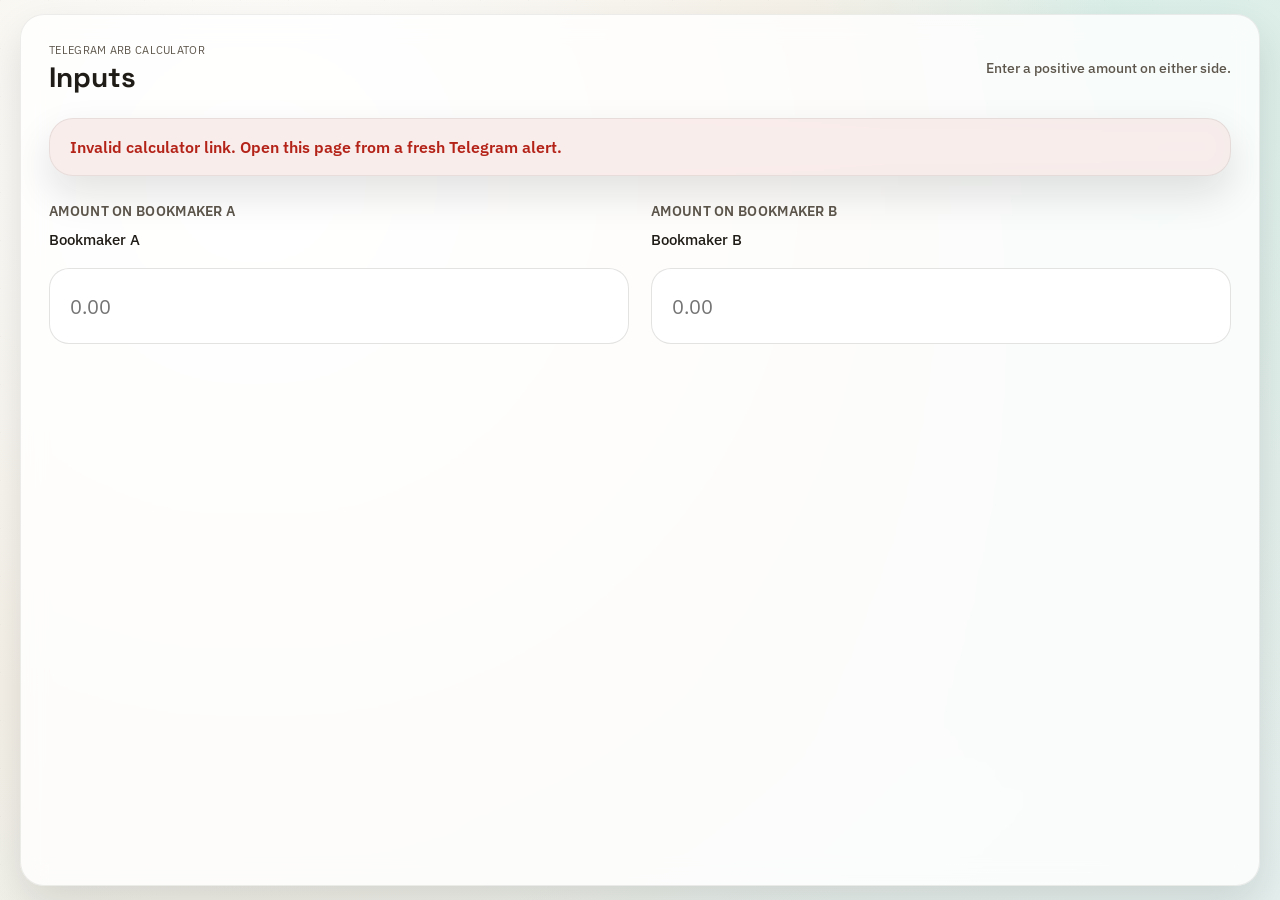
==== calculator.html @ 41304a0e "Initial commit: arbitrage calculator and launcher static pages Self-contained HTML+JS pages for Tele" ====
<!doctype html>
<html lang="en">
  <head>
    <meta charset="utf-8" />
    <meta name="viewport" content="width=device-width, initial-scale=1" />
    <title>Arbitrage Stake Calculator</title>
    <link rel="stylesheet" href="./static/styles.css" />
  </head>
  <body class="calculator-body">
    <main class="calculator-shell">
      <section class="calculator-panel">
        <header class="calculator-head">
          <div>
            <div class="eyebrow">Telegram Arb Calculator</div>
            <h1>Inputs</h1>
          </div>
          <div class="calculator-status" id="calculatorStatus">Enter a positive amount on either side.</div>
        </header>

        <section id="calculatorError" class="calculator-error" hidden>
          Invalid calculator link. Open this page from a fresh Telegram alert.
        </section>

        <div id="calculatorContent" class="calculator-input-grid" hidden>
          <div class="field calculator-field">
            <label for="amountA">Amount on bookmaker A</label>
            <div class="calculator-input-caption" id="amountABook">Bookmaker A</div>
            <input id="amountA" type="number" min="0.01" step="0.01" inputmode="decimal" placeholder="0.00" />
          </div>
          <div class="field calculator-field">
            <label for="amountB">Amount on bookmaker B</label>
            <div class="calculator-input-caption" id="amountBBook">Bookmaker B</div>
            <input id="amountB" type="number" min="0.01" step="0.01" inputmode="decimal" placeholder="0.00" />
          </div>
        </div>

        <div class="calculator-validation" id="calculatorValidation" aria-live="polite"></div>
      </section>
    </main>

    <script type="module" src="./static/calculator.js"></script>
  </body>
</html>
---- static/styles.css ----
﻿@import url('https://fonts.googleapis.com/css2?family=IBM+Plex+Sans:wght@400;500;600&family=JetBrains+Mono:wght@400;600&family=Space+Grotesk:wght@500;600;700&display=swap');

:root {
  --bg-1: #f5f1e8;
  --bg-2: #e5f0ee;
  --ink: #1f1b16;
  --ink-muted: #5d564c;
  --accent: #0f8b8d;
  --accent-strong: #0b6b6c;
  --accent-2: #d18b2a;
  --accent-3: #1c4670;
  --panel: rgba(255, 255, 255, 0.8);
  --panel-strong: rgba(255, 255, 255, 0.92);
  --panel-border: rgba(31, 27, 22, 0.08);
  --shadow: 0 18px 40px rgba(15, 18, 20, 0.12);
  --shadow-soft: 0 10px 28px rgba(15, 18, 20, 0.08);
}

* {
  box-sizing: border-box;
}

body {
  margin: 0;
  font-family: "IBM Plex Sans", sans-serif;
  color: var(--ink);
  background: radial-gradient(circle at 20% 20%, #ffffff 0%, var(--bg-1) 45%, transparent 70%),
    radial-gradient(circle at 85% 5%, #d9eee8 0%, transparent 55%),
    linear-gradient(135deg, var(--bg-1), var(--bg-2));
  min-height: 100vh;
}

body::before {
  content: "";
  position: fixed;
  inset: 0;
  background-image: linear-gradient(120deg, rgba(15, 27, 32, 0.04) 1px, transparent 1px);
  background-size: 48px 48px;
  opacity: 0.6;
  pointer-events: none;
  z-index: 0;
}

.sr-only {
  position: absolute;
  width: 1px;
  height: 1px;
  padding: 0;
  margin: -1px;
  overflow: hidden;
  clip: rect(0, 0, 0, 0);
  border: 0;
}

.app {
  position: relative;
  z-index: 1;
  display: grid;
  grid-template-columns: 320px 1fr;
  gap: 24px;
  padding: 24px;
}

.sidebar {
  background: var(--panel);
  border: 1px solid var(--panel-border);
  border-radius: 24px;
  padding: 24px;
  box-shadow: var(--shadow);
  backdrop-filter: blur(12px);
  display: flex;
  flex-direction: column;
  gap: 22px;
}

.brand {
  display: flex;
  align-items: center;
  gap: 16px;
}

.logo {
  width: 52px;
  height: 52px;
  border-radius: 16px;
  display: grid;
  place-items: center;
  font-family: "Space Grotesk", sans-serif;
  font-weight: 700;
  background: linear-gradient(135deg, var(--accent), var(--accent-2));
  color: #fff;
  letter-spacing: 0.5px;
}

.brand-title {
  font-family: "Space Grotesk", sans-serif;
  font-size: 20px;
  font-weight: 700;
}

.brand-sub {
  font-size: 13px;
  color: var(--ink-muted);
}

.section-header {
  display: flex;
  align-items: center;
  justify-content: space-between;
  gap: 12px;
}

h3 {
  margin: 0;
  font-family: "Space Grotesk", sans-serif;
  font-size: 16px;
}

.status-card {
  padding: 16px;
  border-radius: 16px;
  background: var(--panel-strong);
  border: 1px solid var(--panel-border);
  box-shadow: var(--shadow-soft);
}

.status-title {
  font-family: "Space Grotesk", sans-serif;
  font-weight: 600;
  margin-bottom: 6px;
}

.status-line {
  font-weight: 600;
  color: var(--accent-strong);
}

.status-sub {
  font-size: 12px;
  color: var(--ink-muted);
}

.worker-card .actions {
  margin-top: 10px;
}

.filters,
.events {
  display: flex;
  flex-direction: column;
  gap: 14px;
}

.field {
  display: flex;
  flex-direction: column;
  gap: 6px;
}

.field label {
  font-size: 12px;
  letter-spacing: 0.3px;
  text-transform: uppercase;
  color: var(--ink-muted);
}

.field input {
  padding: 10px 12px;
  border-radius: 12px;
  border: 1px solid rgba(31, 27, 22, 0.12);
  font-size: 14px;
  background: #fff;
  font-family: inherit;
}

.field select {
  padding: 10px 12px;
  border-radius: 12px;
  border: 1px solid rgba(31, 27, 22, 0.12);
  font-size: 14px;
  background: #fff;
  font-family: inherit;
}

.checkbox-group {
  display: grid;
  gap: 8px;
  max-height: 140px;
  overflow: auto;
  padding: 10px 12px;
  background: #fff;
  border: 1px solid rgba(31, 27, 22, 0.12);
  border-radius: 12px;
}

.checkbox-item {
  display: flex;
  align-items: center;
  gap: 8px;
  font-size: 13px;
  color: var(--ink);
}

.checkbox-item input {
  accent-color: var(--accent);
}

.presets {
  display: flex;
  flex-direction: column;
  gap: 12px;
  padding: 12px;
  border-radius: 16px;
  border: 1px dashed rgba(31, 27, 22, 0.14);
  background: rgba(255, 255, 255, 0.7);
}

.alerts {
  display: flex;
  flex-direction: column;
  gap: 12px;
  padding: 12px;
  border-radius: 16px;
  border: 1px dashed rgba(31, 27, 22, 0.14);
  background: rgba(255, 255, 255, 0.7);
}

.preset-banner {
  display: none;
  padding: 8px 10px;
  border-radius: 12px;
  background: rgba(15, 139, 141, 0.12);
  color: var(--accent-strong);
  font-size: 12px;
  font-weight: 600;
}

.preset-banner.show {
  display: block;
}

.actions {
  display: flex;
  gap: 10px;
  flex-wrap: wrap;
}

.topbar-status {
  align-items: center;
  color: var(--ink-muted);
  font-size: 12px;
  font-weight: 600;
}

.topbar-status.status-running {
  color: var(--accent-strong);
}

.topbar-status.status-success {
  color: #1b7f3a;
}

.topbar-status.status-failed {
  color: #b42318;
}

.topbar-status.status-warn {
  color: #9a5a0d;
}

.warning-banner {
  display: none;
  padding: 6px 10px;
  border-radius: 999px;
  background: rgba(209, 139, 42, 0.16);
  color: #9a5a0d;
  font-size: 12px;
  font-weight: 600;
}

.warning-banner.show {
  display: inline-flex;
  align-items: center;
}

button {
  border: none;
  padding: 10px 16px;
  border-radius: 12px;
  font-weight: 600;
  font-family: "Space Grotesk", sans-serif;
  background: var(--accent);
  color: #fff;
  cursor: pointer;
  transition: transform 0.2s ease, box-shadow 0.2s ease;
  box-shadow: 0 10px 20px rgba(15, 139, 141, 0.18);
  display: inline-flex;
  align-items: center;
  gap: 8px;
}

button:hover {
  transform: translateY(-1px);
  box-shadow: 0 12px 24px rgba(15, 139, 141, 0.22);
}

button.ghost {
  background: transparent;
  color: var(--ink);
  border: 1px solid rgba(31, 27, 22, 0.16);
  box-shadow: none;
}

button.ghost:hover {
  box-shadow: var(--shadow-soft);
}

button.loading {
  cursor: wait;
  opacity: 0.75;
}

button.loading::after {
  content: "";
  width: 12px;
  height: 12px;
  border-radius: 50%;
  border: 2px solid rgba(31, 27, 22, 0.2);
  border-top-color: var(--accent);
  animation: spin 0.8s linear infinite;
}

.link-button {
  background: none;
  border: none;
  padding: 0;
  font: inherit;
  color: var(--accent-strong);
  cursor: pointer;
  text-align: left;
}

.link-button:hover {
  text-decoration: underline;
}

.events-list {
  display: flex;
  flex-direction: column;
  gap: 10px;
  max-height: 380px;
  overflow: auto;
}

.event-item {
  padding: 12px 14px;
  border-radius: 14px;
  border: 1px solid rgba(31, 27, 22, 0.08);
  background: rgba(255, 255, 255, 0.9);
  cursor: pointer;
  transition: transform 0.2s ease, border-color 0.2s ease;
}

.event-item:hover {
  transform: translateY(-2px);
  border-color: rgba(15, 139, 141, 0.4);
}

.event-item.active {
  border-color: var(--accent);
  box-shadow: 0 8px 16px rgba(15, 139, 141, 0.2);
}

.event-title {
  font-weight: 600;
}

.event-meta {
  font-size: 12px;
  color: var(--ink-muted);
}

.main {
  display: flex;
  flex-direction: column;
  gap: 18px;
}

.topbar {
  display: flex;
  align-items: center;
  justify-content: space-between;
  gap: 18px;
  background: var(--panel);
  border-radius: 24px;
  padding: 24px;
  border: 1px solid var(--panel-border);
  box-shadow: var(--shadow);
}

.eyebrow {
  text-transform: uppercase;
  font-size: 11px;
  letter-spacing: 0.3px;
  color: var(--ink-muted);
}

.topbar h1 {
  margin: 6px 0;
  font-family: "Space Grotesk", sans-serif;
  font-size: 26px;
}

.sub {
  color: var(--ink-muted);
  font-size: 13px;
}

.live-badge {
  display: inline-flex;
  align-items: center;
  gap: 6px;
  padding: 6px 10px;
  border-radius: 999px;
  background: rgba(15, 139, 141, 0.12);
  color: var(--accent-strong);
  font-size: 12px;
  font-weight: 600;
}

.live-badge .dot {
  width: 8px;
  height: 8px;
  border-radius: 50%;
  background: var(--accent-strong);
  box-shadow: 0 0 0 0 rgba(15, 139, 141, 0.5);
  animation: pulse 1.6s ease infinite;
}

.live-badge.off {
  background: rgba(209, 139, 42, 0.16);
  color: #9a5a0d;
}

.live-badge.off .dot {
  background: #9a5a0d;
  animation: none;
}

.live-badge.connecting {
  background: rgba(28, 70, 112, 0.12);
  color: var(--accent-3);
}

.live-badge.connecting .dot {
  background: var(--accent-3);
  animation: pulse 2.4s ease infinite;
}

.api-badge {
  display: inline-flex;
  align-items: center;
  gap: 6px;
  padding: 6px 10px;
  border-radius: 999px;
  background: rgba(28, 70, 112, 0.12);
  color: var(--accent-3);
  font-size: 12px;
  font-weight: 600;
}

.api-badge .dot {
  width: 8px;
  height: 8px;
  border-radius: 50%;
  background: var(--accent-3);
}

.api-badge.running {
  background: rgba(15, 139, 141, 0.12);
  color: var(--accent-strong);
}

.api-badge.running .dot {
  background: var(--accent-strong);
}

.api-badge.offline {
  background: rgba(209, 139, 42, 0.16);
  color: #9a5a0d;
}

.api-badge.offline .dot {
  background: #9a5a0d;
}

.api-badge.checking .dot {
  animation: pulse 2.2s ease infinite;
}

.controls {
  display: flex;
  justify-content: space-between;
  align-items: center;
  gap: 16px;
  flex-wrap: wrap;
}

.pill-group {
  display: inline-flex;
  gap: 8px;
  background: rgba(255, 255, 255, 0.7);
  padding: 6px;
  border-radius: 999px;
  border: 1px solid rgba(31, 27, 22, 0.08);
  flex-wrap: wrap;
}

.pill {
  border-radius: 999px;
  padding: 8px 16px;
  background: transparent;
  color: var(--ink);
  box-shadow: none;
}

.pill.has-hint {
  display: flex;
  flex-direction: column;
  align-items: center;
  gap: 4px;
}

.pill-hint {
  display: none;
  font-size: 10px;
  line-height: 1.2;
  color: var(--ink-muted);
  text-transform: none;
  letter-spacing: 0;
  max-width: 180px;
  text-align: center;
}

.pill-hint.show {
  display: block;
}

.pill.active {
  background: var(--accent-3);
  color: #fff;
}

.mini-filters {
  display: flex;
  gap: 12px;
  align-items: flex-end;
  flex-wrap: wrap;
}

.field.mini input {
  min-width: 160px;
}

.toggle {
  display: flex;
  align-items: center;
  gap: 6px;
  font-size: 13px;
  color: var(--ink-muted);
}

.content {
  display: flex;
  flex-direction: column;
  gap: 16px;
}

.screen-actions {
  justify-content: flex-end;
  margin-top: 6px;
  align-items: center;
}

#arbSearchActions,
#lowHoldActions,
#evSearchActions {
  display: none;
}

#arbFilterWrap {
  display: none;
}

#arbSearchAutoRefreshWrap,
#arbSearchIntervalWrap,
#arbBookmakerModeWrap,
#arbSearchMaxAgeWrap,
#arbSearchSortWrap {
  display: none;
}

#lowHoldFilterWrap {
  display: none;
}

.scanner-help-note {
  display: none;
  padding: 12px 14px;
  border-radius: 14px;
  border: 1px solid rgba(31, 27, 22, 0.08);
  background: rgba(28, 70, 112, 0.06);
  color: var(--ink-muted);
  font-size: 12px;
  line-height: 1.45;
}

.view {
  display: none;
  flex-direction: column;
  gap: 16px;
}

.view.active {
  display: flex;
}

.market-card,
.data-card {
  background: var(--panel-strong);
  border-radius: 20px;
  padding: 20px;
  border: 1px solid var(--panel-border);
  box-shadow: var(--shadow-soft);
  animation: float-in 0.4s ease;
}

.market-head {
  display: flex;
  justify-content: space-between;
  gap: 16px;
  flex-wrap: wrap;
  align-items: center;
  margin-bottom: 12px;
}

.market-actions {
  display: flex;
  flex-direction: column;
  align-items: flex-end;
  gap: 8px;
}

.history-button {
  padding: 6px 12px;
  font-size: 12px;
}

.market-title {
  font-family: "Space Grotesk", sans-serif;
  font-weight: 600;
  font-size: 16px;
}

.market-sub {
  color: var(--ink-muted);
  font-size: 12px;
}

.market-metrics {
  display: flex;
  gap: 12px;
  flex-wrap: wrap;
}

.metric {
  padding: 6px 10px;
  background: rgba(15, 139, 141, 0.12);
  border-radius: 999px;
  font-size: 12px;
  color: var(--accent-strong);
}

.metric.warn {
  background: rgba(209, 139, 42, 0.16);
  color: #9a5a0d;
}

.metric.arb {
  background: rgba(22, 111, 114, 0.16);
  color: #0b4f50;
}

.market-table {
  display: flex;
  flex-direction: column;
  gap: 0;
  border: 1px solid rgba(31, 27, 22, 0.06);
  border-radius: 14px;
  overflow: hidden;
}

.row {
  display: grid;
  gap: 8px;
  padding: 10px 12px;
  align-items: center;
}

.row.header {
  background: rgba(31, 27, 22, 0.05);
  font-size: 12px;
  text-transform: uppercase;
  letter-spacing: 0.3px;
}

.cell {
  font-size: 14px;
}

.cell.outcome {
  font-weight: 600;
}

.cell.price {
  font-family: "JetBrains Mono", monospace;
  text-align: center;
}

.cell.price.best {
  background: rgba(15, 139, 141, 0.18);
  border-radius: 10px;
  padding: 4px 6px;
}

.cell.book {
  font-size: 12px;
  text-align: center;
  color: var(--ink-muted);
}

.meta {
  font-size: 12px;
  color: var(--ink-muted);
}

.meta.loading {
  position: relative;
  color: transparent;
  min-width: 140px;
}

.meta.loading::after {
  content: "";
  display: inline-block;
  height: 10px;
  width: 140px;
  border-radius: 999px;
  background: linear-gradient(
    90deg,
    rgba(31, 27, 22, 0.08),
    rgba(31, 27, 22, 0.18),
    rgba(31, 27, 22, 0.08)
  );
  background-size: 200% 100%;
  animation: shimmer 1.2s ease-in-out infinite;
}

.data-row {
  display: flex;
  justify-content: space-between;
  align-items: center;
  gap: 10px;
  padding: 12px 0;
  border-bottom: 1px solid rgba(31, 27, 22, 0.08);
}

.data-row:last-child {
  border-bottom: none;
}

.data-main {
  display: flex;
  flex-direction: column;
  gap: 6px;
}

.badge {
  padding: 6px 10px;
  border-radius: 999px;
  font-size: 12px;
  font-weight: 600;
  background: rgba(28, 70, 112, 0.12);
  color: var(--accent-3);
}

.badge.good {
  background: rgba(15, 139, 141, 0.18);
  color: var(--accent-strong);
}

.badge.warn {
  background: rgba(209, 139, 42, 0.16);
  color: #9a5a0d;
}

.badge.stale {
  background: rgba(176, 47, 47, 0.14);
  color: #8d1d1d;
}

.arb-search-card {
  padding: 0;
  overflow: hidden;
}

.arb-search-summary {
  list-style: none;
  cursor: pointer;
  padding: 18px 20px 8px;
}

.arb-search-summary::-webkit-details-marker {
  display: none;
}

.arb-search-summary::marker {
  content: "";
}

.arb-summary-top {
  align-items: flex-start;
  border-bottom: none;
  padding: 0;
}

.arb-summary-badges {
  display: flex;
  flex-wrap: wrap;
  justify-content: flex-end;
  gap: 8px;
}

.arb-summary-meta {
  display: flex;
  justify-content: space-between;
  gap: 12px;
  flex-wrap: wrap;
  margin-top: 8px;
  color: var(--ink-muted);
  font-size: 12px;
}

.arb-leg-summary-list {
  margin-top: 8px;
}

.arb-leg-summary-row {
  padding: 10px 0;
}

.arb-market-identity {
  font-family: "IBM Plex Mono", monospace;
  word-break: break-word;
}

.arb-market-hint {
  color: var(--accent-3);
}

.arb-search-details {
  border-top: 1px solid rgba(31, 27, 22, 0.08);
  padding: 12px 20px 20px;
  display: flex;
  flex-direction: column;
  gap: 8px;
}

.arb-leg-table-wrap {
  width: 100%;
  overflow-x: auto;
  margin-top: 4px;
  border: 1px solid rgba(31, 27, 22, 0.08);
  border-radius: 12px;
  background: rgba(255, 255, 255, 0.5);
}

.arb-leg-table {
  width: 100%;
  border-collapse: collapse;
  min-width: 920px;
  font-size: 12px;
}

.arb-leg-table th,
.arb-leg-table td {
  text-align: left;
  padding: 8px 10px;
  border-bottom: 1px solid rgba(31, 27, 22, 0.06);
  vertical-align: top;
}

.arb-leg-table th {
  background: rgba(31, 27, 22, 0.04);
  color: var(--ink-muted);
  font-weight: 600;
}

.arb-leg-table tbody tr:last-child td {
  border-bottom: none;
}

.modal {
  position: fixed;
  inset: 0;
  display: none;
  align-items: center;
  justify-content: center;
  padding: 24px;
  background: rgba(31, 27, 22, 0.35);
  backdrop-filter: blur(4px);
  z-index: 20;
}

.modal.show {
  display: flex;
}

.modal-card {
  width: min(980px, 95vw);
  max-height: 85vh;
  overflow: auto;
  background: var(--panel-strong);
  border-radius: 24px;
  padding: 24px;
  border: 1px solid var(--panel-border);
  box-shadow: var(--shadow);
}

.modal-head {
  display: flex;
  justify-content: space-between;
  align-items: center;
  gap: 16px;
  flex-wrap: wrap;
}

.history-controls {
  display: flex;
  align-items: center;
  gap: 12px;
  flex-wrap: wrap;
}

.history-controls label {
  font-size: 12px;
  letter-spacing: 0.3px;
  text-transform: uppercase;
  color: var(--ink-muted);
}

.history-controls select {
  padding: 8px 10px;
  border-radius: 12px;
  border: 1px solid rgba(31, 27, 22, 0.12);
  font-size: 13px;
  background: #fff;
  font-family: inherit;
}

.modal-title {
  font-family: "Space Grotesk", sans-serif;
  font-size: 20px;
  font-weight: 700;
}

.modal-body {
  margin-top: 16px;
  display: flex;
  flex-direction: column;
  gap: 12px;
}

.history-grid {
  display: grid;
  gap: 12px;
}

.history-series {
  padding: 16px;
  border-radius: 16px;
  border: 1px solid rgba(31, 27, 22, 0.08);
  background: rgba(255, 255, 255, 0.75);
  display: flex;
  flex-direction: column;
  gap: 10px;
}

.history-outcome {
  display: flex;
  flex-direction: column;
  gap: 12px;
}

.history-outcome-title {
  font-family: "Space Grotesk", sans-serif;
  font-weight: 600;
  font-size: 15px;
}

.history-series-head {
  display: flex;
  justify-content: space-between;
  align-items: center;
  gap: 12px;
  flex-wrap: wrap;
}

.history-points {
  display: flex;
  flex-direction: column;
  gap: 6px;
}

.history-point {
  display: flex;
  justify-content: space-between;
  align-items: center;
  gap: 12px;
  font-size: 12px;
}

.sparkline {
  width: 160px;
  height: 32px;
}

.sparkline polyline {
  fill: none;
  stroke: var(--accent-strong);
  stroke-width: 2;
}

.sparkline path {
  stroke: rgba(31, 27, 22, 0.08);
}

.toast {
  position: fixed;
  bottom: 24px;
  right: 24px;
  background: #1f1b16;
  color: #fff;
  padding: 12px 16px;
  border-radius: 12px;
  opacity: 0;
  transform: translateY(10px);
  transition: opacity 0.2s ease, transform 0.2s ease;
}

.toast.show {
  opacity: 1;
  transform: translateY(0);
}

@keyframes float-in {
  from {
    opacity: 0;
    transform: translateY(8px);
  }
  to {
    opacity: 1;
    transform: translateY(0);
  }
}

@keyframes spin {
  from {
    transform: rotate(0deg);
  }
  to {
    transform: rotate(360deg);
  }
}

@keyframes shimmer {
  from {
    background-position: 100% 0;
  }
  to {
    background-position: -100% 0;
  }
}

@keyframes pulse {
  0% {
    box-shadow: 0 0 0 0 rgba(15, 139, 141, 0.45);
  }
  70% {
    box-shadow: 0 0 0 8px rgba(15, 139, 141, 0);
  }
  100% {
    box-shadow: 0 0 0 0 rgba(15, 139, 141, 0);
  }
}

@media (max-width: 1100px) {
  .app {
    grid-template-columns: 1fr;
  }

  .sidebar {
    order: 2;
  }
}

.calculator-body {
  min-height: 100vh;
  padding: 14px;
}

.calculator-shell {
  position: relative;
  z-index: 1;
  width: min(1240px, 100%);
  min-height: calc(100vh - 28px);
  margin: 0 auto;
  display: grid;
}

.calculator-panel,
.calculator-error {
  background: var(--panel);
  border: 1px solid var(--panel-border);
  border-radius: 24px;
  box-shadow: var(--shadow);
  backdrop-filter: blur(12px);
}

.calculator-panel {
  min-height: calc(100vh - 28px);
  padding: 28px 28px 32px;
  display: flex;
  flex-direction: column;
  justify-content: flex-start;
  gap: 26px;
}

.calculator-head {
  display: grid;
  grid-template-columns: minmax(0, 280px) minmax(0, 1fr);
  align-items: start;
  gap: 20px 32px;
}

.calculator-head h1 {
  margin: 6px 0 0;
  font-family: "Space Grotesk", sans-serif;
  font-size: 28px;
  line-height: 1.05;
}

.calculator-status {
  align-self: center;
  justify-self: end;
  color: var(--ink-muted);
  font-size: 14px;
  font-weight: 500;
  text-align: right;
  max-width: 520px;
}

.calculator-error {
  padding: 18px 20px;
  color: #b42318;
  background: rgba(180, 35, 24, 0.08);
  font-weight: 600;
}

.calculator-input-grid {
  display: grid;
  grid-template-columns: repeat(2, minmax(0, 1fr));
  gap: 22px;
  align-items: start;
  flex: 1;
}

.calculator-field {
  gap: 10px;
}

.calculator-field label {
  font-size: 14px;
  font-weight: 600;
  color: var(--ink-muted);
}

.calculator-field input {
  min-height: 76px;
  padding: 18px 20px;
  border-radius: 20px;
  font-size: 20px;
  line-height: 1;
  background: rgba(255, 255, 255, 0.92);
}

.calculator-input-caption {
  min-height: 28px;
  font-size: 15px;
  font-weight: 500;
  color: var(--ink);
}

.calculator-validation {
  min-height: 20px;
  color: #b42318;
  font-size: 13px;
  font-weight: 600;
}

.launcher-panel {
  justify-content: flex-start;
}

.launcher-hint {
  margin: 0;
  max-width: 760px;
  color: var(--ink-muted);
  font-size: 15px;
  line-height: 1.55;
}

.launcher-actions {
  display: flex;
  align-items: center;
  justify-content: space-between;
  gap: 16px;
  margin-bottom: 20px;
}

.launcher-summary {
  color: var(--ink-muted);
  font-size: 14px;
  font-weight: 500;
}

.launcher-button,
.launcher-inline-link {
  display: inline-flex;
  align-items: center;
  justify-content: center;
  min-height: 44px;
  padding: 0 18px;
  border-radius: 999px;
  font-size: 14px;
  font-weight: 600;
  text-decoration: none;
}

.launcher-button {
  border: 0;
  background: linear-gradient(135deg, #0f8b8d, #155eef);
  color: #fff;
  box-shadow: 0 14px 28px rgba(21, 94, 239, 0.22);
}

.launcher-button:hover,
.launcher-inline-link:hover {
  transform: translateY(-1px);
}

.launcher-button-secondary,
.launcher-inline-link {
  background: rgba(255, 255, 255, 0.92);
  border: 1px solid var(--panel-border);
  color: var(--ink);
  box-shadow: none;
}

.launcher-targets {
  display: grid;
  grid-template-columns: repeat(3, minmax(0, 1fr));
  gap: 18px;
}

.launcher-card {
  min-width: 0;
  padding: 18px;
  border-radius: 22px;
  border: 1px solid var(--panel-border);
  background: rgba(255, 255, 255, 0.88);
  display: grid;
  gap: 14px;
}

.launcher-card-head {
  display: flex;
  align-items: flex-start;
  justify-content: space-between;
  gap: 12px;
}

.launcher-card-title {
  font-size: 18px;
  font-weight: 700;
  line-height: 1.2;
  color: var(--ink);
}

.launcher-note {
  margin-top: 6px;
  color: var(--ink-muted);
  font-size: 13px;
  line-height: 1.4;
}

.launcher-pill {
  flex-shrink: 0;
  min-height: 30px;
  padding: 6px 10px;
  border-radius: 999px;
  background: rgba(15, 23, 42, 0.08);
  color: var(--ink-muted);
  font-size: 12px;
  font-weight: 700;
  letter-spacing: 0.04em;
  text-transform: uppercase;
}

.launcher-pill.opened {
  background: rgba(15, 139, 141, 0.12);
  color: #0f8b8d;
}

.launcher-pill.blocked {
  background: rgba(180, 35, 24, 0.12);
  color: #b42318;
}

.launcher-link {
  color: #155eef;
  font-size: 14px;
  line-height: 1.5;
  word-break: break-word;
}

.launcher-card-actions {
  display: flex;
  flex-wrap: wrap;
  gap: 10px;
}

.open-tabs-panel {
  justify-content: flex-start;
}

.open-tabs-fallback {
  display: grid;
  gap: 18px;
  max-width: 720px;
}

.open-tabs-hint {
  margin: 0;
  color: var(--ink-muted);
  font-size: 15px;
  line-height: 1.55;
}

.open-tabs-actions {
  display: flex;
  flex-wrap: wrap;
  gap: 10px;
}

.open-tabs-install {
  padding: 18px;
  border-radius: 22px;
  border: 1px solid var(--panel-border);
  background: rgba(255, 255, 255, 0.88);
  display: grid;
  gap: 10px;
}

.open-tabs-install-title {
  color: var(--ink);
  font-size: 16px;
  font-weight: 700;
}

.open-tabs-command {
  margin: 0;
  padding: 14px 16px;
  border-radius: 18px;
  background: rgba(15, 23, 42, 0.05);
  color: var(--ink);
  font-size: 13px;
  line-height: 1.5;
  white-space: pre-wrap;
  word-break: break-word;
}

@media (max-width: 1200px) {
  .launcher-targets {
    grid-template-columns: repeat(2, minmax(0, 1fr));
  }
}

@media (max-width: 900px) {
  .calculator-body {
    padding: 10px;
  }

  .calculator-shell,
  .calculator-panel {
    min-height: calc(100vh - 20px);
  }

  .calculator-panel {
    padding: 20px 18px 22px;
    gap: 20px;
  }

  .calculator-head,
  .calculator-input-grid {
    grid-template-columns: 1fr;
  }

  .calculator-head {
    gap: 12px;
  }

  .calculator-head h1 {
    font-size: 24px;
  }

  .calculator-status {
    justify-self: start;
    align-self: start;
    text-align: left;
    max-width: none;
    font-size: 13px;
  }

  .calculator-field input {
    min-height: 72px;
    font-size: 18px;
  }

  .calculator-input-caption {
    min-height: 0;
    font-size: 14px;
  }

  .launcher-actions {
    align-items: stretch;
    flex-direction: column;
  }

  .launcher-button,
  .launcher-inline-link {
    width: 100%;
  }

  .open-tabs-actions {
    flex-direction: column;
  }

  .launcher-targets {
    grid-template-columns: 1fr;
  }
}

@media (prefers-reduced-motion: reduce) {
  * {
    animation-duration: 0.01ms !important;
    animation-iteration-count: 1 !important;
    transition-duration: 0.01ms !important;
  }
}
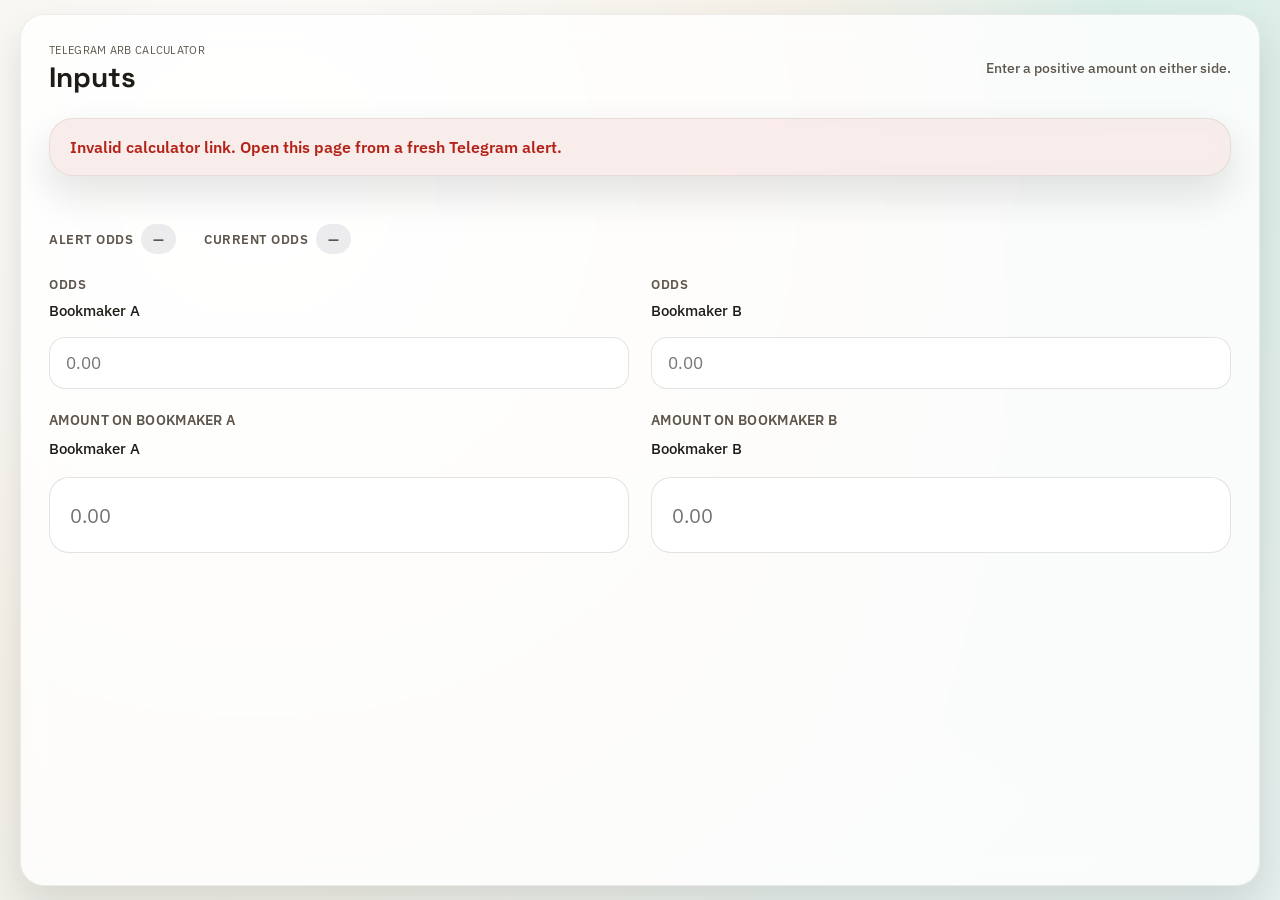
==== commit fcf4547c: "feat: add live odds editing and arb recalculation to calculator Co-Authored-By: Claude Opus 4.6 (1M " ====
--- a/calculator.html
+++ b/calculator.html
@@ -12,7 +12,7 @@
         <header class="calculator-head">
           <div>
             <div class="eyebrow">Telegram Arb Calculator</div>
-            <h1>Inputs</h1>
+            <h1 id="calculatorHeading">Inputs</h1>
           </div>
           <div class="calculator-status" id="calculatorStatus">Enter a positive amount on either side.</div>
         </header>
@@ -21,16 +21,49 @@
           Invalid calculator link. Open this page from a fresh Telegram alert.
         </section>
 
-        <div id="calculatorContent" class="calculator-input-grid" hidden>
-          <div class="field calculator-field">
-            <label for="amountA">Amount on bookmaker A</label>
-            <div class="calculator-input-caption" id="amountABook">Bookmaker A</div>
-            <input id="amountA" type="number" min="0.01" step="0.01" inputmode="decimal" placeholder="0.00" />
+        <div id="calculatorContent" hidden>
+          <div id="calculatorEventInfo" class="calculator-event-info" hidden>
+            <span id="calculatorEvent" class="calculator-event-text"></span>
+            <span id="calculatorMarket" class="calculator-market-text"></span>
           </div>
-          <div class="field calculator-field">
-            <label for="amountB">Amount on bookmaker B</label>
-            <div class="calculator-input-caption" id="amountBBook">Bookmaker B</div>
-            <input id="amountB" type="number" min="0.01" step="0.01" inputmode="decimal" placeholder="0.00" />
+
+          <div class="calculator-arb-bar">
+            <div class="calculator-arb-section">
+              <span class="calculator-arb-label">Alert odds</span>
+              <span class="calculator-arb-badge" id="arbOriginal">—</span>
+            </div>
+            <div class="calculator-arb-section">
+              <span class="calculator-arb-label">Current odds</span>
+              <span class="calculator-arb-badge" id="arbCurrent">—</span>
+            </div>
+          </div>
+
+          <div class="calculator-odds-grid">
+            <div class="field calculator-odds-field">
+              <label for="oddsA">Odds</label>
+              <div class="calculator-input-caption" id="oddsABook">Bookmaker A</div>
+              <input id="oddsA" type="number" min="1.01" step="0.01" inputmode="decimal" placeholder="0.00" />
+            </div>
+            <div class="field calculator-odds-field">
+              <label for="oddsB">Odds</label>
+              <div class="calculator-input-caption" id="oddsBBook">Bookmaker B</div>
+              <input id="oddsB" type="number" min="1.01" step="0.01" inputmode="decimal" placeholder="0.00" />
+            </div>
+          </div>
+
+          <button type="button" class="calculator-reset-btn" id="resetOdds" style="display:none">Reset to alert odds</button>
+
+          <div class="calculator-input-grid">
+            <div class="field calculator-field">
+              <label for="amountA">Amount on bookmaker A</label>
+              <div class="calculator-input-caption" id="amountABook">Bookmaker A</div>
+              <input id="amountA" type="number" min="0.01" step="0.01" inputmode="decimal" placeholder="0.00" />
+            </div>
+            <div class="field calculator-field">
+              <label for="amountB">Amount on bookmaker B</label>
+              <div class="calculator-input-caption" id="amountBBook">Bookmaker B</div>
+              <input id="amountB" type="number" min="0.01" step="0.01" inputmode="decimal" placeholder="0.00" />
+            </div>
           </div>
         </div>
 
--- a/static/styles.css
+++ b/static/styles.css
@@ -1211,6 +1211,124 @@
   color: var(--ink);
 }
 
+#calculatorContent {
+  display: flex;
+  flex-direction: column;
+  gap: 22px;
+  flex: 1;
+}
+
+.calculator-event-info {
+  display: flex;
+  flex-wrap: wrap;
+  align-items: center;
+  gap: 8px 16px;
+}
+
+.calculator-event-text {
+  font-size: 15px;
+  font-weight: 600;
+  color: var(--ink);
+}
+
+.calculator-market-text {
+  font-size: 14px;
+  font-weight: 500;
+  color: var(--ink-muted);
+}
+
+.calculator-arb-bar {
+  display: flex;
+  flex-wrap: wrap;
+  align-items: center;
+  gap: 12px 28px;
+}
+
+.calculator-arb-section {
+  display: flex;
+  align-items: center;
+  gap: 8px;
+}
+
+.calculator-arb-label {
+  font-size: 13px;
+  font-weight: 600;
+  color: var(--ink-muted);
+  text-transform: uppercase;
+  letter-spacing: 0.04em;
+}
+
+.calculator-arb-badge {
+  display: inline-flex;
+  align-items: center;
+  min-height: 30px;
+  padding: 4px 12px;
+  border-radius: 999px;
+  font-size: 14px;
+  font-weight: 700;
+  background: rgba(15, 23, 42, 0.08);
+  color: var(--ink-muted);
+}
+
+.calculator-arb-badge.calculator-arb-positive {
+  background: rgba(15, 139, 141, 0.12);
+  color: #0f8b8d;
+}
+
+.calculator-arb-badge.calculator-arb-negative {
+  background: rgba(180, 35, 24, 0.10);
+  color: #b42318;
+}
+
+.calculator-odds-grid {
+  display: grid;
+  grid-template-columns: repeat(2, minmax(0, 1fr));
+  gap: 22px;
+  align-items: start;
+}
+
+.calculator-odds-field {
+  gap: 8px;
+}
+
+.calculator-odds-field label {
+  font-size: 13px;
+  font-weight: 600;
+  color: var(--ink-muted);
+  text-transform: uppercase;
+  letter-spacing: 0.04em;
+}
+
+.calculator-odds-field input {
+  min-height: 52px;
+  padding: 12px 16px;
+  border-radius: 16px;
+  font-size: 17px;
+  line-height: 1;
+  background: rgba(255, 255, 255, 0.92);
+}
+
+.calculator-reset-btn {
+  display: inline-flex;
+  align-items: center;
+  justify-content: center;
+  min-height: 36px;
+  padding: 0 16px;
+  border: 1px solid var(--panel-border);
+  border-radius: 999px;
+  background: rgba(255, 255, 255, 0.92);
+  color: var(--ink-muted);
+  font-size: 13px;
+  font-weight: 600;
+  cursor: pointer;
+  transition: transform 0.1s ease;
+}
+
+.calculator-reset-btn:hover {
+  transform: translateY(-1px);
+  color: var(--ink);
+}
+
 .calculator-validation {
   min-height: 20px;
   color: #b42318;
@@ -1442,6 +1560,15 @@
     font-size: 13px;
   }
 
+  .calculator-odds-grid {
+    grid-template-columns: 1fr;
+  }
+
+  .calculator-odds-field input {
+    min-height: 48px;
+    font-size: 16px;
+  }
+
   .calculator-field input {
     min-height: 72px;
     font-size: 18px;
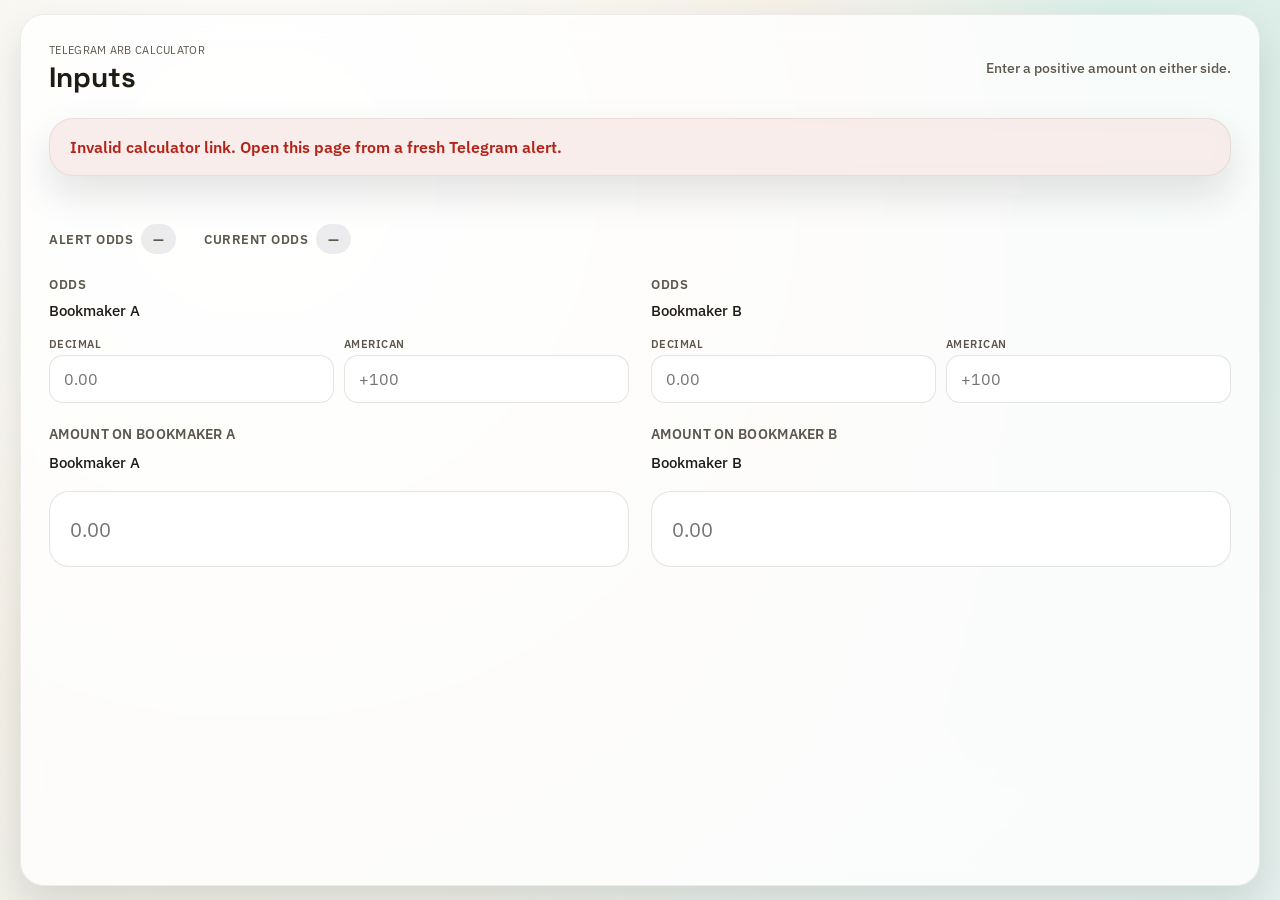
==== commit 7845577e: "feat: calculator shows both decimal and American odds, bidirectional edit The calculator page previo" ====
--- a/calculator.html
+++ b/calculator.html
@@ -4,7 +4,7 @@
     <meta charset="utf-8" />
     <meta name="viewport" content="width=device-width, initial-scale=1" />
     <title>Arbitrage Stake Calculator</title>
-    <link rel="stylesheet" href="./static/styles.css" />
+    <link rel="stylesheet" href="./static/styles.css?v=3" />
   </head>
   <body class="calculator-body">
     <main class="calculator-shell">
@@ -40,14 +40,32 @@
 
           <div class="calculator-odds-grid">
             <div class="field calculator-odds-field">
-              <label for="oddsA">Odds</label>
+              <label>Odds</label>
               <div class="calculator-input-caption" id="oddsABook">Bookmaker A</div>
-              <input id="oddsA" type="number" min="1.01" step="0.01" inputmode="decimal" placeholder="0.00" />
+              <div class="calculator-odds-pair">
+                <div class="calculator-odds-sub">
+                  <span class="calculator-odds-sublabel">Decimal</span>
+                  <input id="oddsA" type="number" min="1.01" step="0.01" inputmode="decimal" placeholder="0.00" aria-label="Bookmaker A decimal odds" />
+                </div>
+                <div class="calculator-odds-sub">
+                  <span class="calculator-odds-sublabel">American</span>
+                  <input id="oddsAAmerican" type="text" inputmode="numeric" placeholder="+100" aria-label="Bookmaker A American odds" />
+                </div>
+              </div>
             </div>
             <div class="field calculator-odds-field">
-              <label for="oddsB">Odds</label>
+              <label>Odds</label>
               <div class="calculator-input-caption" id="oddsBBook">Bookmaker B</div>
-              <input id="oddsB" type="number" min="1.01" step="0.01" inputmode="decimal" placeholder="0.00" />
+              <div class="calculator-odds-pair">
+                <div class="calculator-odds-sub">
+                  <span class="calculator-odds-sublabel">Decimal</span>
+                  <input id="oddsB" type="number" min="1.01" step="0.01" inputmode="decimal" placeholder="0.00" aria-label="Bookmaker B decimal odds" />
+                </div>
+                <div class="calculator-odds-sub">
+                  <span class="calculator-odds-sublabel">American</span>
+                  <input id="oddsBAmerican" type="text" inputmode="numeric" placeholder="+100" aria-label="Bookmaker B American odds" />
+                </div>
+              </div>
             </div>
           </div>
 
@@ -71,6 +89,6 @@
       </section>
     </main>
 
-    <script type="module" src="./static/calculator.js"></script>
+    <script type="module" src="./static/calculator.js?v=3"></script>
   </body>
 </html>
--- a/static/styles.css
+++ b/static/styles.css
@@ -1606,3 +1606,32 @@
   }
 }
 
+
+.calculator-odds-pair {
+  display: grid;
+  grid-template-columns: 1fr 1fr;
+  gap: 10px;
+}
+
+.calculator-odds-sub {
+  display: flex;
+  flex-direction: column;
+  gap: 4px;
+}
+
+.calculator-odds-sublabel {
+  font-size: 11px;
+  font-weight: 600;
+  color: var(--ink-muted);
+  text-transform: uppercase;
+  letter-spacing: 0.04em;
+}
+
+.calculator-odds-sub input {
+  min-height: 48px;
+  padding: 10px 14px;
+  border-radius: 14px;
+  font-size: 16px;
+  line-height: 1;
+  background: rgba(255, 255, 255, 0.92);
+}
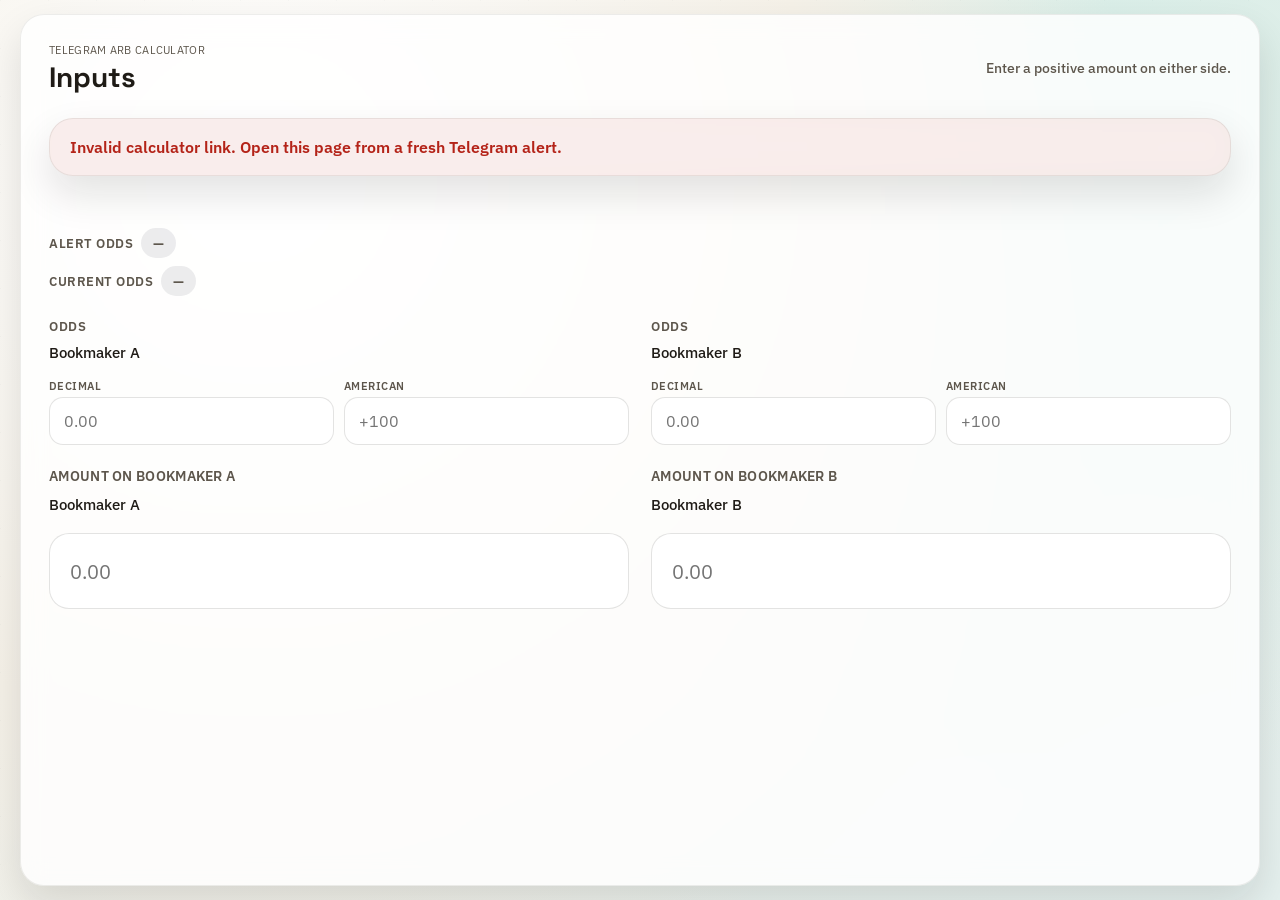
==== commit ed13b722: "fix: calculator event/arb info stacks vertically for narrow windows When the calculator window is op" ====
--- a/calculator.html
+++ b/calculator.html
@@ -4,7 +4,7 @@
     <meta charset="utf-8" />
     <meta name="viewport" content="width=device-width, initial-scale=1" />
     <title>Arbitrage Stake Calculator</title>
-    <link rel="stylesheet" href="./static/styles.css?v=3" />
+    <link rel="stylesheet" href="./static/styles.css?v=4" />
   </head>
   <body class="calculator-body">
     <main class="calculator-shell">
--- a/static/styles.css
+++ b/static/styles.css
@@ -1220,9 +1220,9 @@
 
 .calculator-event-info {
   display: flex;
-  flex-wrap: wrap;
-  align-items: center;
-  gap: 8px 16px;
+  flex-direction: column;
+  align-items: flex-start;
+  gap: 4px;
 }
 
 .calculator-event-text {
@@ -1239,9 +1239,9 @@
 
 .calculator-arb-bar {
   display: flex;
-  flex-wrap: wrap;
-  align-items: center;
-  gap: 12px 28px;
+  flex-direction: column;
+  align-items: flex-start;
+  gap: 8px;
 }
 
 .calculator-arb-section {
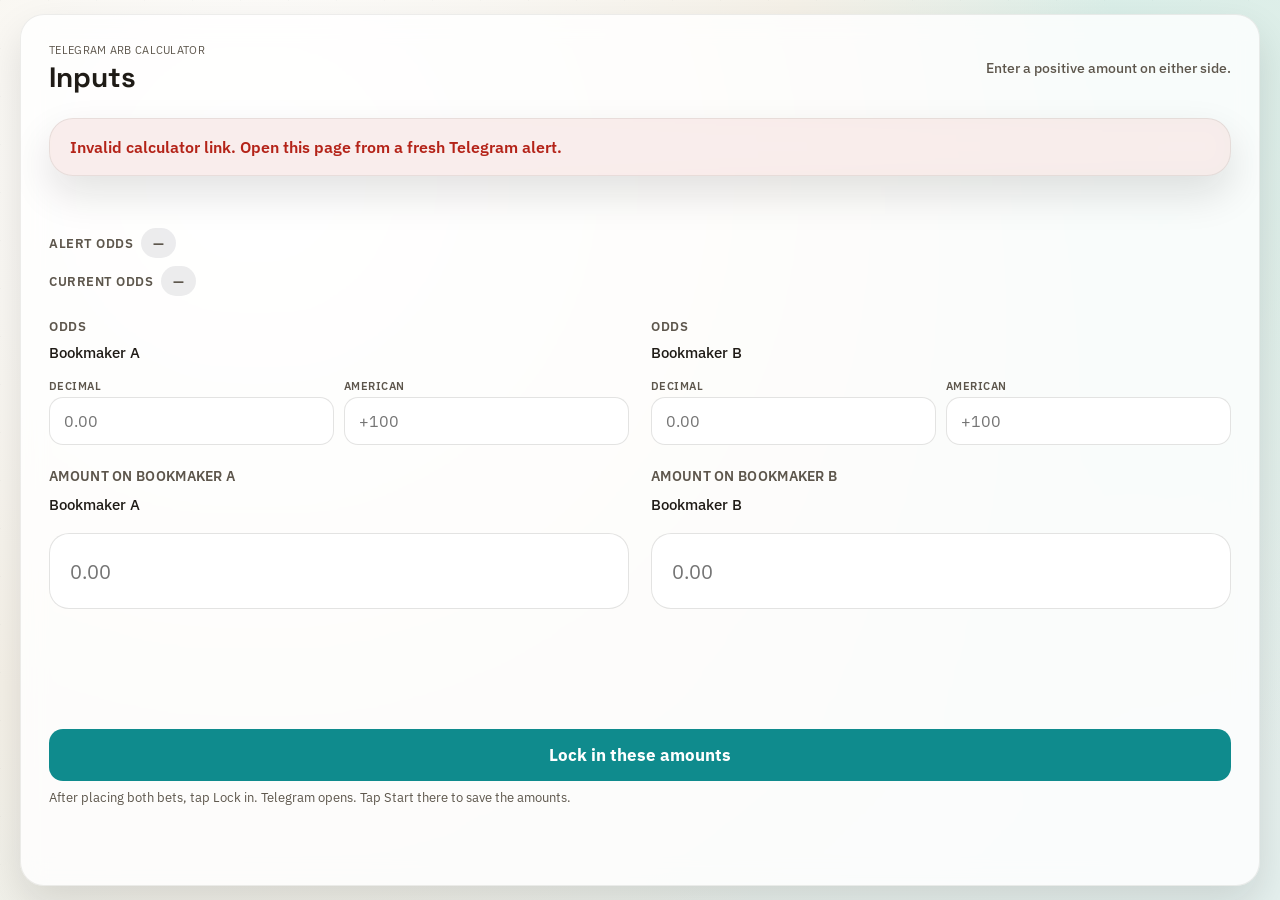
==== commit e3fa524b: "Calculator: prefilled amounts, saved cash and a Lock in button Alerts now pass the two sites, Jake's" ====
--- a/calculator.html
+++ b/calculator.html
@@ -4,7 +4,7 @@
     <meta charset="utf-8" />
     <meta name="viewport" content="width=device-width, initial-scale=1" />
     <title>Arbitrage Stake Calculator</title>
-    <link rel="stylesheet" href="./static/styles.css?v=4" />
+    <link rel="stylesheet" href="./static/styles.css?v=5" />
   </head>
   <body class="calculator-body">
     <main class="calculator-shell">
@@ -76,19 +76,26 @@
               <label for="amountA">Amount on bookmaker A</label>
               <div class="calculator-input-caption" id="amountABook">Bookmaker A</div>
               <input id="amountA" type="number" min="0.01" step="0.01" inputmode="decimal" placeholder="0.00" />
+              <div class="calculator-cash" id="cashA" hidden></div>
             </div>
             <div class="field calculator-field">
               <label for="amountB">Amount on bookmaker B</label>
               <div class="calculator-input-caption" id="amountBBook">Bookmaker B</div>
               <input id="amountB" type="number" min="0.01" step="0.01" inputmode="decimal" placeholder="0.00" />
+              <div class="calculator-cash" id="cashB" hidden></div>
             </div>
           </div>
+
+          <section class="calculator-lock" id="lockSection" hidden>
+            <a class="calculator-lock-btn" id="lockIn" role="button">Lock in these amounts</a>
+            <p class="calculator-lock-note" id="lockNote">After placing both bets, tap Lock in. Telegram opens. Tap Start there to save the amounts.</p>
+          </section>
         </div>
 
         <div class="calculator-validation" id="calculatorValidation" aria-live="polite"></div>
       </section>
     </main>
 
-    <script type="module" src="./static/calculator.js?v=3"></script>
+    <script type="module" src="./static/calculator.js?v=4"></script>
   </body>
 </html>
--- a/static/styles.css
+++ b/static/styles.css
@@ -1635,3 +1635,47 @@
   line-height: 1;
   background: rgba(255, 255, 255, 0.92);
 }
+
+.calculator-cash {
+  margin-top: 6px;
+  color: var(--ink-muted);
+  font-size: 13px;
+  font-weight: 600;
+}
+
+.calculator-lock {
+  display: grid;
+  gap: 8px;
+  margin-top: 18px;
+}
+
+.calculator-lock-btn {
+  display: flex;
+  align-items: center;
+  justify-content: center;
+  min-height: 52px;
+  border-radius: 14px;
+  background: var(--accent);
+  color: #ffffff;
+  font-size: 17px;
+  font-weight: 700;
+  text-decoration: none;
+  cursor: pointer;
+}
+
+.calculator-lock-btn:hover {
+  background: var(--accent-strong);
+}
+
+.calculator-lock-btn[aria-disabled="true"] {
+  background: rgba(31, 27, 22, 0.18);
+  color: var(--ink-muted);
+  cursor: not-allowed;
+}
+
+.calculator-lock-note {
+  margin: 0;
+  color: var(--ink-muted);
+  font-size: 13px;
+  line-height: 1.4;
+}
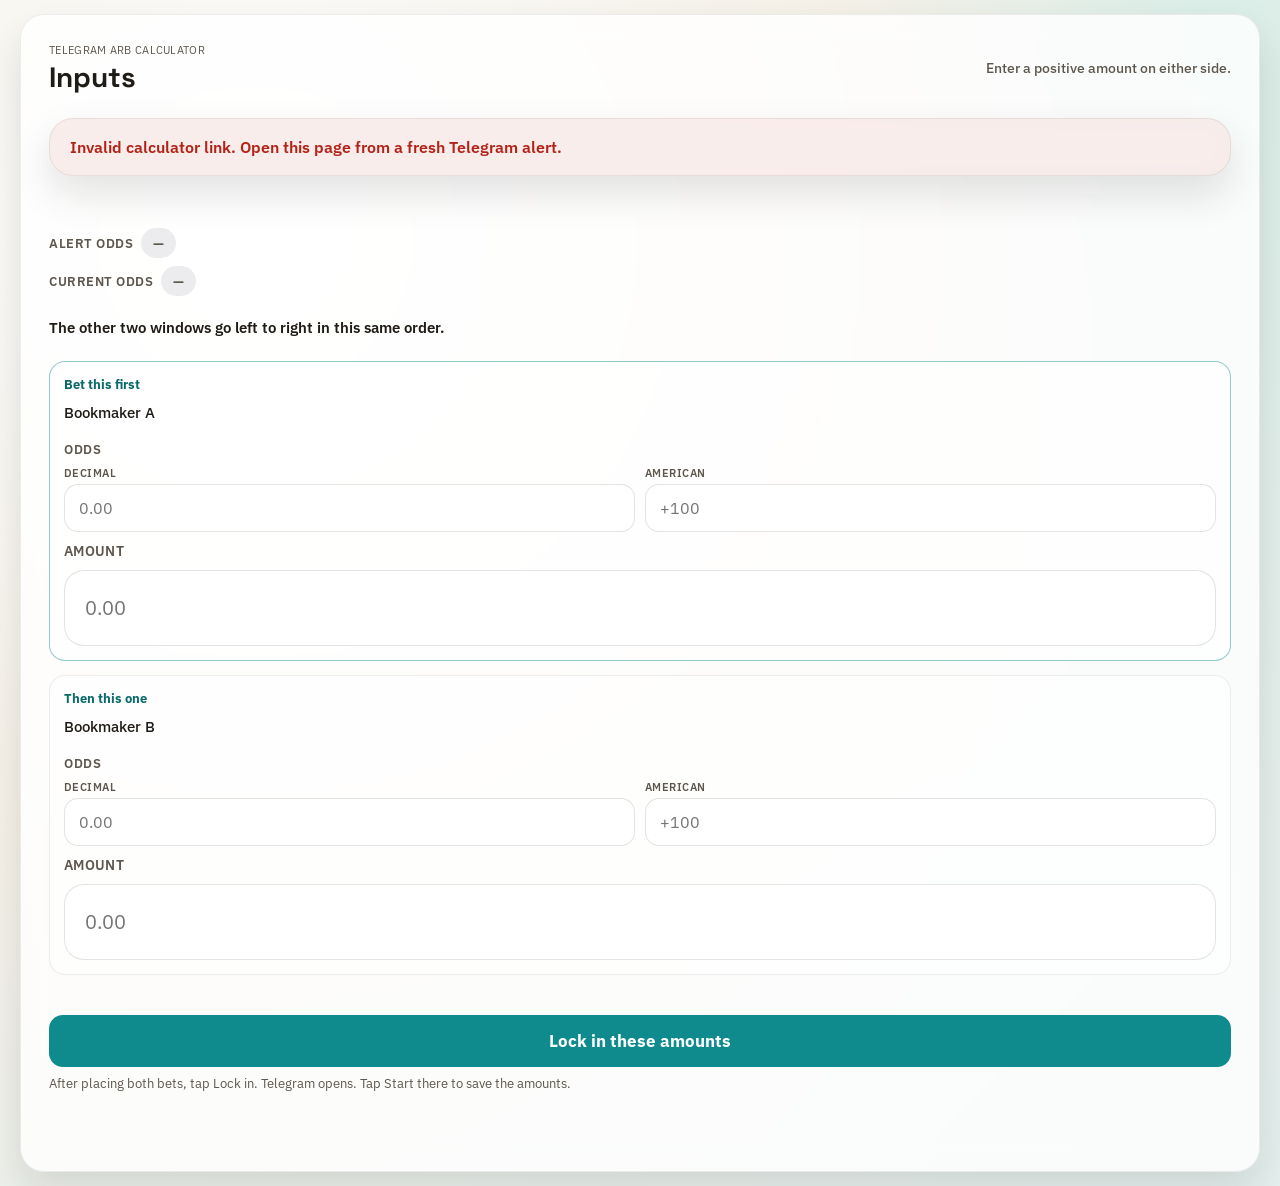
==== commit 5110afe5: "Calculator: put the first bet on top so the other windows read left to right. Co-authored-by: Cursor" ====
--- a/calculator.html
+++ b/calculator.html
@@ -4,7 +4,7 @@
     <meta charset="utf-8" />
     <meta name="viewport" content="width=device-width, initial-scale=1" />
     <title>Arbitrage Stake Calculator</title>
-    <link rel="stylesheet" href="./static/styles.css?v=5" />
+    <link rel="stylesheet" href="./static/styles.css?v=6" />
   </head>
   <body class="calculator-body">
     <main class="calculator-shell">
@@ -38,53 +38,59 @@
             </div>
           </div>
 
-          <div class="calculator-odds-grid">
-            <div class="field calculator-odds-field">
-              <label>Odds</label>
+          <p class="calculator-order">The other two windows go left to right in this same order.</p>
+
+          <div class="calculator-legs">
+            <section class="calculator-leg calculator-leg-first">
+              <p class="calculator-leg-step">Bet this first</p>
               <div class="calculator-input-caption" id="oddsABook">Bookmaker A</div>
-              <div class="calculator-odds-pair">
-                <div class="calculator-odds-sub">
-                  <span class="calculator-odds-sublabel">Decimal</span>
-                  <input id="oddsA" type="number" min="1.01" step="0.01" inputmode="decimal" placeholder="0.00" aria-label="Bookmaker A decimal odds" />
-                </div>
-                <div class="calculator-odds-sub">
-                  <span class="calculator-odds-sublabel">American</span>
-                  <input id="oddsAAmerican" type="text" inputmode="numeric" placeholder="+100" aria-label="Bookmaker A American odds" />
+              <div class="field calculator-odds-field">
+                <label>Odds</label>
+                <div class="calculator-odds-pair">
+                  <div class="calculator-odds-sub">
+                    <span class="calculator-odds-sublabel">Decimal</span>
+                    <input id="oddsA" type="number" min="1.01" step="0.01" inputmode="decimal" placeholder="0.00" aria-label="First site decimal odds" />
+                  </div>
+                  <div class="calculator-odds-sub">
+                    <span class="calculator-odds-sublabel">American</span>
+                    <input id="oddsAAmerican" type="text" inputmode="numeric" placeholder="+100" aria-label="First site American odds" />
+                  </div>
                 </div>
               </div>
-            </div>
-            <div class="field calculator-odds-field">
-              <label>Odds</label>
+              <div class="field calculator-field">
+                <label for="amountA">Amount</label>
+                <div class="calculator-input-caption" id="amountABook" hidden>Bookmaker A</div>
+                <input id="amountA" type="number" min="0.01" step="0.01" inputmode="decimal" placeholder="0.00" />
+                <div class="calculator-cash" id="cashA" hidden></div>
+              </div>
+            </section>
+
+            <section class="calculator-leg">
+              <p class="calculator-leg-step">Then this one</p>
               <div class="calculator-input-caption" id="oddsBBook">Bookmaker B</div>
-              <div class="calculator-odds-pair">
-                <div class="calculator-odds-sub">
-                  <span class="calculator-odds-sublabel">Decimal</span>
-                  <input id="oddsB" type="number" min="1.01" step="0.01" inputmode="decimal" placeholder="0.00" aria-label="Bookmaker B decimal odds" />
-                </div>
-                <div class="calculator-odds-sub">
-                  <span class="calculator-odds-sublabel">American</span>
-                  <input id="oddsBAmerican" type="text" inputmode="numeric" placeholder="+100" aria-label="Bookmaker B American odds" />
+              <div class="field calculator-odds-field">
+                <label>Odds</label>
+                <div class="calculator-odds-pair">
+                  <div class="calculator-odds-sub">
+                    <span class="calculator-odds-sublabel">Decimal</span>
+                    <input id="oddsB" type="number" min="1.01" step="0.01" inputmode="decimal" placeholder="0.00" aria-label="Second site decimal odds" />
+                  </div>
+                  <div class="calculator-odds-sub">
+                    <span class="calculator-odds-sublabel">American</span>
+                    <input id="oddsBAmerican" type="text" inputmode="numeric" placeholder="+100" aria-label="Second site American odds" />
+                  </div>
                 </div>
               </div>
-            </div>
+              <div class="field calculator-field">
+                <label for="amountB">Amount</label>
+                <div class="calculator-input-caption" id="amountBBook" hidden>Bookmaker B</div>
+                <input id="amountB" type="number" min="0.01" step="0.01" inputmode="decimal" placeholder="0.00" />
+                <div class="calculator-cash" id="cashB" hidden></div>
+              </div>
+            </section>
           </div>
 
           <button type="button" class="calculator-reset-btn" id="resetOdds" style="display:none">Reset to alert odds</button>
-
-          <div class="calculator-input-grid">
-            <div class="field calculator-field">
-              <label for="amountA">Amount on bookmaker A</label>
-              <div class="calculator-input-caption" id="amountABook">Bookmaker A</div>
-              <input id="amountA" type="number" min="0.01" step="0.01" inputmode="decimal" placeholder="0.00" />
-              <div class="calculator-cash" id="cashA" hidden></div>
-            </div>
-            <div class="field calculator-field">
-              <label for="amountB">Amount on bookmaker B</label>
-              <div class="calculator-input-caption" id="amountBBook">Bookmaker B</div>
-              <input id="amountB" type="number" min="0.01" step="0.01" inputmode="decimal" placeholder="0.00" />
-              <div class="calculator-cash" id="cashB" hidden></div>
-            </div>
-          </div>
 
           <section class="calculator-lock" id="lockSection" hidden>
             <a class="calculator-lock-btn" id="lockIn" role="button">Lock in these amounts</a>
@@ -96,6 +102,6 @@
       </section>
     </main>
 
-    <script type="module" src="./static/calculator.js?v=4"></script>
+    <script type="module" src="./static/calculator.js?v=5"></script>
   </body>
 </html>
--- a/static/styles.css
+++ b/static/styles.css
@@ -1185,6 +1185,40 @@
   flex: 1;
 }
 
+.calculator-order {
+  margin: 0;
+  font-size: 15px;
+  font-weight: 600;
+  line-height: 1.35;
+}
+
+.calculator-legs {
+  display: flex;
+  flex-direction: column;
+  gap: 14px;
+}
+
+.calculator-leg {
+  display: flex;
+  flex-direction: column;
+  gap: 10px;
+  padding: 14px;
+  border-radius: 16px;
+  border: 1px solid var(--panel-border);
+  background: rgba(255, 255, 255, 0.55);
+}
+
+.calculator-leg-first {
+  border-color: rgba(15, 139, 141, 0.45);
+}
+
+.calculator-leg-step {
+  margin: 0;
+  color: var(--accent-strong);
+  font-size: 13px;
+  font-weight: 700;
+}
+
 .calculator-field {
   gap: 10px;
 }
